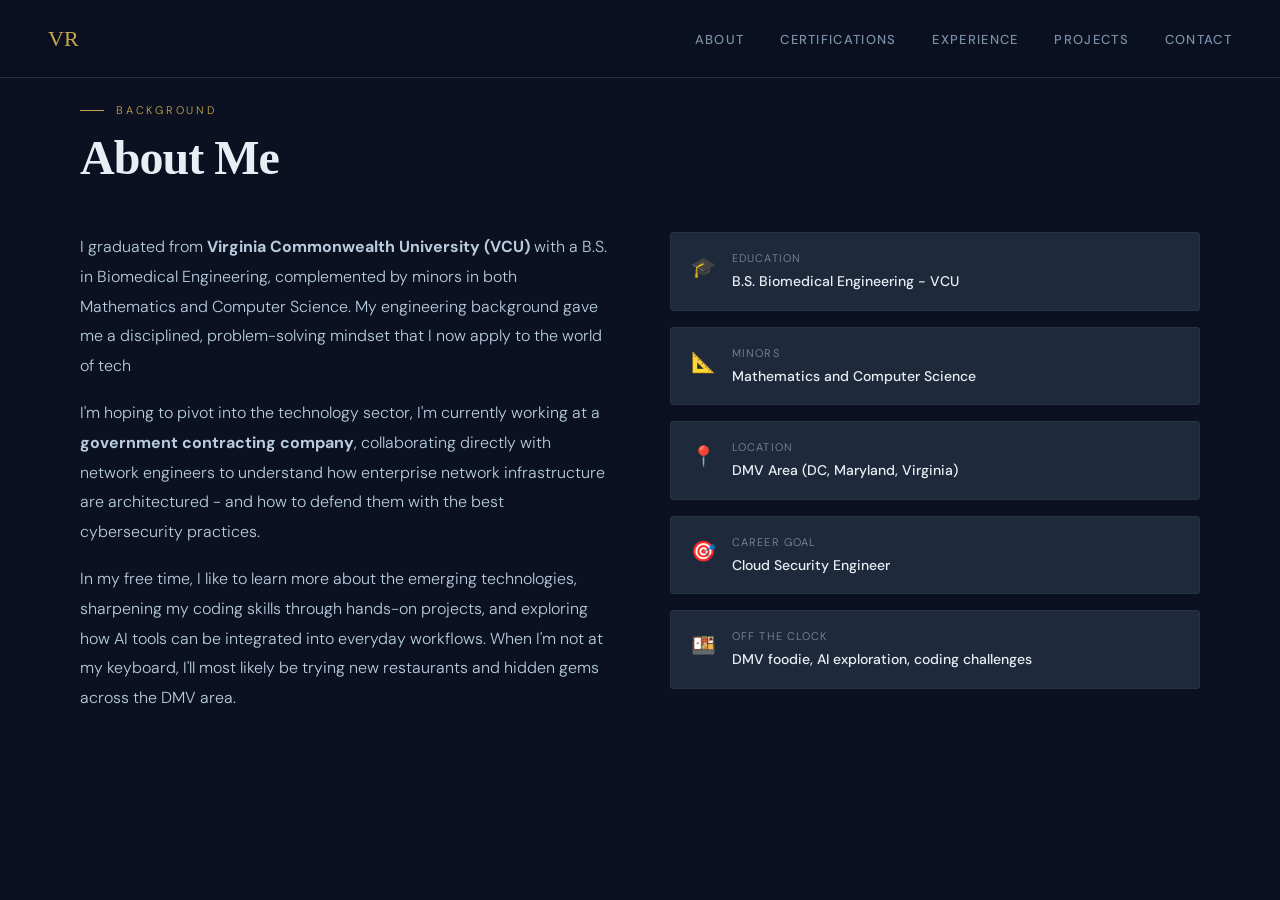
==== about.html @ a584e576 "Separated each section into it's own .html file so when clicking each nav bar item, it will load a n" ====
<!-- About -->

<!DOCTYPE html>
<html lang='en'>
<head>
    <meta charset="UTF-8">
    <meta name="viewport" content="width=device-width", initial-scale="1.0">
    <title>Victor Rong - About</title>
    <link rel="stylesheet" href="style.css">
    <link href="https://fonts.googleapis.com/css2?fmaily=DM+Serif+Display:ital@0;1&family=DM+Sans:wght@300;400;500;600&display=swap" rel="stylesheet">
</head>

<body>
    <nav>
        <a class="nav-logo" href="index.html">VR</a>
        <ul class="nav-links">
            <li><a href="about.html">About</a></li>
            <li><a href="certifications.html">Certifications</a></li>
            <li><a href="experience.html">Experience</a></li>
            <li><a href="projects.html">Projects</a></li>
            <li><a href="contact.html">Contact</a></li>
        </ul>
    </nav>
    
    <section id="about">

        <div class="section-label">Background</div>
        <h2 class="section-title">About Me</h2>

        <div class="about-grid">
            <div class="about-text">
                <p>
                    I graduated from <strong>Virginia Commonwealth University (VCU)</strong>
                    with a B.S. in Biomedical Engineering, complemented by minors in both
                    Mathematics and Computer Science. My engineering background gave me 
                    a disciplined, problem-solving mindset that I now apply to the world
                    of tech
                </p>
                <p>
                    I'm hoping to pivot into the technology sector, I'm currently working at
                    a <strong>government contracting company</strong>, collaborating directly
                    with network engineers to understand how enterprise network infrastructure
                    are architectured - and how to defend them with the best cybersecurity
                    practices.
                </p>
                <p>
                    In my free time, I like to learn more about the emerging technologies, sharpening
                    my coding skills through hands-on projects, and exploring how AI tools can be
                    integrated into everyday workflows. When I'm not at my keyboard, I'll most likely
                    be trying new restaurants and hidden gems across the DMV area.
                </p>
            </div>

            <div class="about-aside">
                <div class="info-row">
                    <div class="info-icon">🎓</div>
                    <div>
                        <div class="info-label">Education</div>
                        <div class="info-value">B.S. Biomedical Engineering - VCU</div>
                    </div>
                </div>
                <div class="info-row">
                    <div class="info-icon">📐</div>
                    <div>
                        <div class="info-label">Minors</div>
                        <div class="info-value">Mathematics and Computer Science</div>
                    </div>
                </div>
                <div class="info-row">
                    <div class="info-icon">📍</div>
                    <div>
                        <div class="info-label">Location</div>
                        <div class="info-value">DMV Area (DC, Maryland, Virginia)</div>
                    </div>
                </div>
                <div class="info-row">
                    <div class="info-icon">🎯</div>
                    <div>
                        <div class="info-label">Career Goal</div>
                        <div class="info-value">Cloud Security Engineer</div>
                    </div>
                </div>
                <div class="info-row">
                    <div class="info-icon">🍱</div>
                    <div>
                        <div class="info-label">Off the Clock</div>
                        <div class="info-value">DMV foodie, AI exploration, coding challenges</div>
                    </div>
                </div>
            </div>
        </div>
    </section>
</body>
</html>
---- style.css ----
/* Variable */
:root {
    --navy: #0b1120;
    --navy2: #111827;
    --slate: #1e2a3b;
    --border: #263347;
    --gold: #c9a84c;
    --gold2: #e8c97a;
    --text: #e9eef5;
    --muted: #7a8fa8;
    --light: #b8cce0;
}

*, *::before, *::after {
    box-sizing: border-box;
    margin: 0;
    padding: 0;
}

/* Base */
html {
    scroll-behavior: smooth;
}

body {
    background: var(--navy);
    color: var(--text);
    font-family: 'DM Sans', sans-serif;
    font-weight: 300;
    line-height: 1.7;
    overflow-x: hidden;
}

/* Nav */
nav {
    position: fixed;
    top: 0;
    left: 0;
    right: 0;
    z-index: 100;
    display: flex;
    align-items: center;
    justify-content: space-between;
    padding: 20px 48px;
    background: rgba(11, 17, 32, 0.85);
    backdrop-filter: blur(14px);
    border-bottom: 1px solid var(--border);
}

.nav-logo {
    font-family: 'DM Serif Display', serif;
    font-size: 22px;
    color: var(--gold);
    text-decoration: none;
}

.nav-links {
    display: flex;
    gap: 36px;
    list-style: none;
}

.nav-links a {
    text-decoration: none;
    color: var(--muted);
    font-size: 13px;
    font-weight: 500;
    letter-spacing: 0.1em;
    text-transform: uppercase;
    transition: color 0.2s;
}

.nav-links a:hover {
    color: var(--gold2);
}

/* Hero */
.hero {
    min-height: 100vh;
    display: grid;
    grid-template-columns: 1fr 1fr;
    align-items: center;
    padding: 120px 80px 80px;
    gap: 60px;
}

.hero-eyebrow {
    font-size: 12px;
    letter-spacing: 0.25em;
    text-transform: uppercase;
    color: var(--gold);
    margin-bottom: 20px;
    display: flex;
    align-items: center;
    gap: 12px;
}

.hero-eyebrow::before {
    content: '';
    display: inline-block;
    width: 32px;
    height: 1px;
    background: var(--gold);
}

.hero-name {
    font-family: 'DM Serif Display', serif;
    font-size: 80px;
    line-height: 1.05;
    letter-spacing: -0.02em;
    margin-bottom: 12px;
}

.hero-title {
    font-size: 16px;
    color: var(--gold2);
    font-weight: 500;
    margin-bottom: 40px;
}

.hero-bio {
    font-size: 16px;
    color: var(--light);
    line-height: 1.8;
    max-width: 480px;
    margin-bottom: 40px;
}

.hero-action-buttons {
    display: flex;
    gap: 16px;
}

.btn {
    display: inline-flex;
    align-items: center;
    padding: 13px 28px;
    border-radius: 2px;
    font-size: 13px;
    font-weight: 600;
    letter-spacing: 0.08em;
    text-transform: uppercase;
    text-decoration: none;
    transition: all 0.2s;
}

.btn-primary {
    background: var(--gold);
    color: var(--navy);
    border: 1px solid var(--gold);
}

.btn-primary:hover {
    background: var(--gold2);
    color: var(--text);
    border: 1px solid var(--border);
}

.btn-outline {
    background: transparent;
    color: var(--text);
    border: 1px solid var(--border);
}

.btn-outline:hover {
    border-color: var(--gold);
    color: var(--gold);
}

/* Profile Card */
.profile-card {
    background: var(--slate);
    border: 1px solid var(--border);
    border-radius: 4px;
    padding: 40px;
    position: relative;
    overflow: hidden;
}

.profile-card::before {
    content: '';
    position: absolute;
    top: 0;
    left: 0;
    right: 0;
    height: 3px;
    background: linear-gradient(90deg, var(--gold), var(--gold2), transparent);
}

.avatar {
    width: 90px;
    height: 90px;
    border-radius: 50%;
    background: var(--navy2);
    border: 2px solid var(--border);
    display: flex;
    align-items: center;
    justify-content: center;
    font-family: 'DM Serif Display', serif;
    font-size: 32px;
    color: var(--gold);
    margin-bottom: 20px;
}

.profile-name {
    font-family: 'DM Serif Display', serif;
    font-size: 22px;
    margin-bottom: 4px;
}

.profile-role {
    font-size: 13px;
    color: var(--muted);
    margin-bottom: 24px;
}

.profile-stats {
    display: grid;
    grid-template-columns: 1fr 1fr;
    gap: 12px;
    margin-bottom: 24px;
}

.stat {
    background: var(--navy2);
    border: 1px solid var(--border);
    border-radius: 3px;
    padding: 14px;
    text-align: center;
    display: flex;
    flex-direction: column;
}

.stat-value {
    font-family: 'DM Serif Display', serif;
    font-size: 20px;
    color: var(--gold);
}

.stat-label {
    font-size: 11px;
    color: var(--muted);
    text-transform: uppercase;
    letter-spacing: 0.1em;
}

.profile-tags {
    display: flex;
    flex-wrap: wrap;
    gap: 8px;
}

.tag {
    font-size: 11px;
    font-weight: 600;
    letter-spacing: 0.08em;
    text-transform: uppercase;
    padding: 4px 12px;
    border-radius: 2px;
    border: 1px solid var(--border);
    color: var(--muted);
}

.tag-gold {
    border-color: rgba(201, 168, 76, 0.4);
    color: var(--gold2);
    background: rgba(201, 168, 76, 0.07);
}

/* About */
section {
    padding: 100px 80px;
    border-top: 1px solid var(--border);
}

.section-label {
    text-transform: uppercase;
    letter-spacing: 0.25em;
    display: flex;
    align-items: center;
    gap: 12px;
    margin-bottom: 12px;
    font-size: 11px;
    color: var(--gold);
}

.section-label::before {
    content: '';
    width: 24px;
    height: 1px;
    background: var(--gold);
    display: inline-block;
}

.section-title {
    font-family: 'DM Serif Display', serif;
    line-height: 1.1;
    letter-spacing: -0.02em;
    margin-bottom: 48px;
    font-size: 48px;
}

.about-grid {
    display: grid;
    grid-template-columns: 1fr 1fr;
    gap: 60px;
    align-items: start;
}

.about-text p {
    font-size: 16px;
    color: var(--light);
    line-height: 1.85;
    margin-bottom: 18px;
}

.about-aside {
    display: flex;
    flex-direction: column;
    gap: 16px;
}

.info-row {
    display: flex;
    gap: 16px;
    align-items: flex-start;
    background-color: var(--slate);
    border: 1px solid var(--border);
    border-radius: 3px;
    padding: 16px 20px;
    transition: border-color 0.2s;
}

.info-row:hover{
    border-color:rgba(201, 168, 76, 0.3)
}

.info-icon {
    font-size: 20px;
    flex-shrink: 0;
    margin-top: 1px;
}

.info-label {
    font-size: 11px;
    letter-spacing: 0.1em;
    text-transform: uppercase;
    color: var(--muted);
    margin-bottom: 2px;
}

.info-value {
    font-size: 14px;
    color: var(--text);
    font-weight: 500;
}

/* Certification */

.cert-grid {
    display: grid;
    grid-template-columns: repeat(3, 1fr);
    gap: 16px;
}

.cert-card-earned, .cert-card-in-progress {
    background: var(--slate);
    border: 1px solid var(--border);
    border-radius: 4px;
    padding: 28px;
    position: relative;
    overflow: hidden;
    transition: border-color 0.2s, transform 0.2s;
}

.cert-card-earned:hover, .cert-card-in-progress:hover {
    border-color: rgba(201, 168, 76, 0.4);
    transform: translateY(-3px);
}

.cert-card-earned::before {
    content: " ";
    position: absolute;
    top: 0;
    left: 0;
    right: 0;
    height: 2px;
    background: linear-gradient(90deg, var(--gold), var(--gold2));
}

.cert-card-in-progress::before {
    content: " ";
    position: absolute;
    top: 0;
    left: 0;
    right: 0;
    height: 2px;
    background: linear-gradient(90deg, var(--border), var(--muted));
}

.cert-status-earned {
    font-size: 10px;
    font-weight: 600;
    letter-spacing: 0.12em;
    text-transform: uppercase;
    padding: 3px 10px;
    border-radius: 2px;
    display: inline-block;
    margin-bottom: 16px;
    background-color: rgba(201, 168, 76, 0.12);
    color: var(--gold2);
    border: 1px solid rgba(201, 168, 76, 0.3);
}

.cert-status-in-progress {
    font-size: 10px;
    font-weight: 600;
    letter-spacing: 0.12em;
    text-transform: uppercase;
    padding: 3px 10px;
    border-radius: 2px;
    display: inline-block;
    margin-bottom: 16px;
    background: rgba(122, 143, 168, 0.12);
    color: var(--muted);
    border: 1px solid var(--border);
}

.cert-name {
    font-family: 'DM Serif Display', serif;
    font-size: 20px;
    margin-bottom: 6px;
}

.cert-issuer {
    font-size: 13px;
    color: var(--muted);
}

/* Experience */

.timeline {
    max-width: 720px;
    position: relative;
    padding-left: 32px;
}

.timeline::before {
    content: " ";
    position: absolute;
    left: 0;
    top: 8px;
    bottom: 8px;
    width: 1px;
    background: var(--border);
}

.timeline-item {
    position: relative;
    margin-bottom: 48px;
}

.timeline-dot {
    position: absolute;
    left: -36px;
    top: 6px;
    width: 10px;
    height: 10px;
    border-radius: 50%;
    background-color: var(--gold);
    border: 2px solid var(--navy);
    box-shadow: 0 0 0 3px rgba(201, 168, 76, 0.2);
}

.timeline-date {
    font-size: 11px;
    letter-spacing: 0.12em;
    text-transform: uppercase;
    color: var(--gold);
    margin-bottom: 8px;
}

.timeline-role {
    font-family: 'DM Serif Display', serif;
    font-size: 22px;
    margin-bottom: 4px;
}

.timeline-company {
    font-size: 14px;
    color: var(--muted);
    font-weight: 500;
    margin-bottom: 14px;
}

.timeline-description {
    font-size: 15px;
    color: var(--light);
    line-height: 1.75;
}

/* Projects */

.projects-grid {
    display: grid;
    grid-template-columns: repeat(3, 1fr);
    gap: 16px;
}

.project-card-placeholder {
    display: flex;
    flex-direction: column;
    gap: 12px;
    background: var(--slate);
    border: 1px dashed var(--border);
    border-radius: 4px;
    padding: 32px;
    position: relative;
    overflow: hidden;
    opacity: 0.6;
    transition: border-color 0.2s, transform 0.2s;
}

.project-card-placeholder:hover {
    border-color: rgba(201, 168, 76, 0.3);
    transform: translateY(-3px);
}

.project-number {
    font-family: 'DM Serif Display', serif;
    font-size: 48px;
    color: rgba(201, 168, 76, 0.12);
    line-height: 1;
    position: absolute;
    top: 20px;
    right: 24px;
}

.project-name {
    font-family: 'DM Serif Display', serif;
    font-size: 22px;
}

.project-description {
    font-size: 14px;
    color: var(--muted);
    line-height: 1.7;
}

.project-stack {
    display: flex;
    flex-wrap: wrap;
    gap: 6px;
    margin-top: auto; /* Allows the stack tags to be on the same line for each tag in each project box */
}

.stack-tag {
    font-size: 10px;
    font-weight: 600;
    letter-spacing: 0.08em;
    text-transform: uppercase;
    color: var(--muted);
    border: 1px solid var(--border);
    padding: 3px 8px;
    border-radius: 2px;
}

/* Contacts */

.contact-introduction {
    font-size: 16px;
    color: var(--light);
    margin-bottom: 32px;
}

.social-media {
    display: flex;
    flex-direction: column;
    gap: 12px;
}

.contact-link {
    display: flex;
    gap: 20px;
    align-items: center;
    background: var(--slate);
    border: 1px solid var(--border);
    border-radius: 3px;
    padding: 18px 24px;
    text-decoration: none;
    transition: border-color 0.2s, background 0.2s;
}

.contact-link:hover {
    border-color: var(--gold);
    background: rgba(201, 168, 76, 0.04);
}

.contact-icon {
    font-size: 22px;
    flex-shrink: 0;
}

.contact-types {
    font-size: 11px;
    letter-spacing: 0.1em;
    text-transform: uppercase;
    color: var(--muted);
    margin-bottom: 2px;
}

.contact-value {
    font-size: 15px;
    color: var(--text);
    font-weight: 500;
}

.contact-arrow {
    margin-left: auto;
    color: var(--muted);
    font-size: 18px;
    transition: transform 0.2s, color 0.2s;
}

.contact-link:hover .contact-arrow{
    transform: translateX(4px);
    color: var(--gold);
}

/* Footer */

footer {
    padding: 32px 80px;
    border-top: 1px solid var(--border);
    display: flex;
    align-items: center;
    justify-content: space-between;
}

.footer-logo {
    font-family: 'DM Serif Display', serif;
    color: var(--gold);
    font-size: 18px;
}

.footer-copy {
    font-size: 13px;
    color: var(--muted);
}

/* Mobile Devices CSS Responsiveness */

@media (max-width: 768px) {
    .hero {
        grid-template-columns: 1fr;
    }

    .nav-links {
        display: none;
    }

    .about-grid {
        grid-template-columns: 1fr;
    }

    .cert-grid {
        grid-template-columns: 1fr;
    }

    .projects-grid {
        grid-template-columns: 1fr;
    }

    section {
        padding: 60px 24px;
    }
}
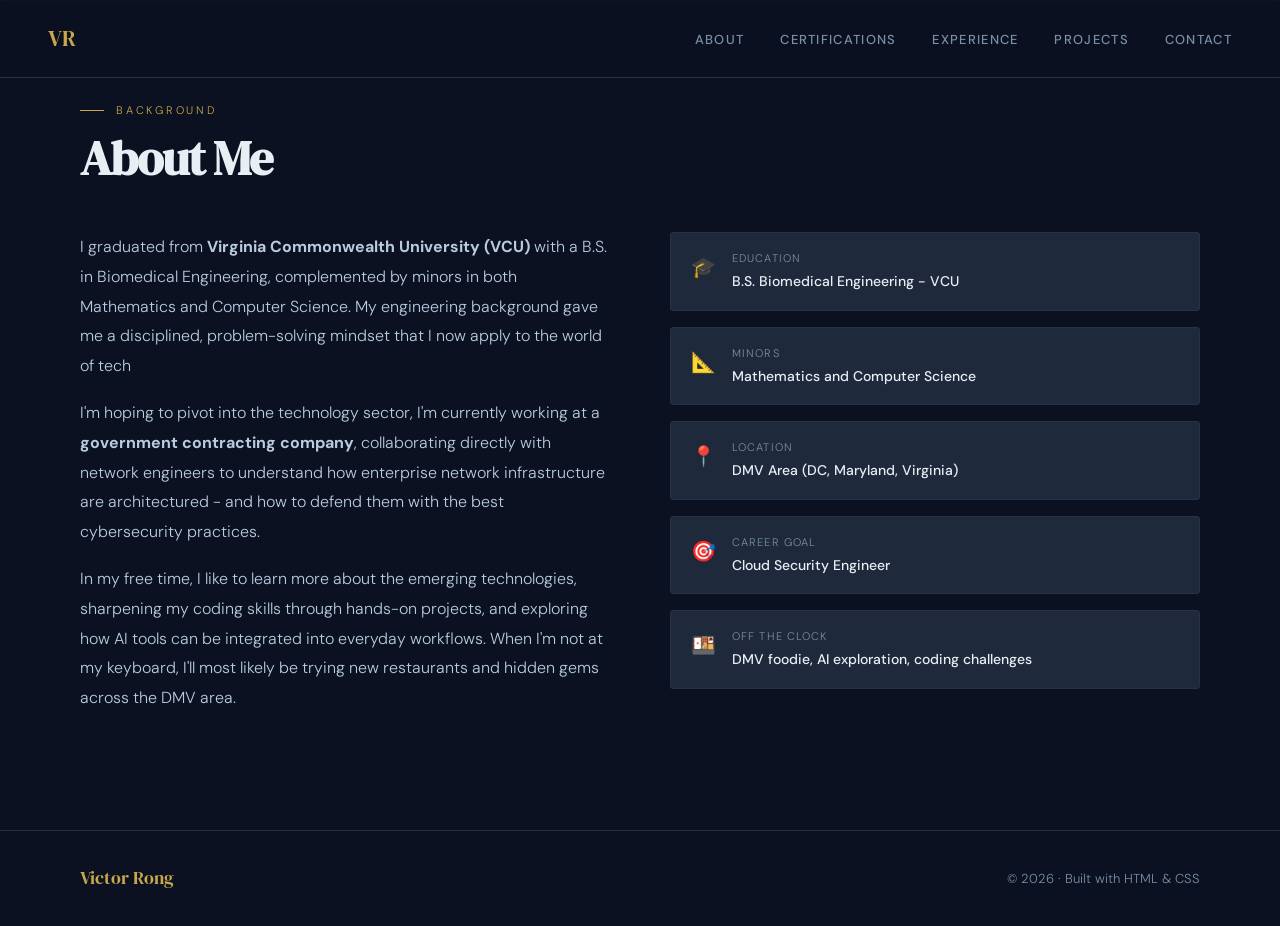
==== commit a9b163a9: "Added a footer into the bottom each page" ====
--- a/about.html
+++ b/about.html
@@ -4,10 +4,10 @@
 <html lang='en'>
 <head>
     <meta charset="UTF-8">
-    <meta name="viewport" content="width=device-width", initial-scale="1.0">
+    <meta name="viewport" content="width=device-width, initial-scale="1.0">
     <title>Victor Rong - About</title>
     <link rel="stylesheet" href="style.css">
-    <link href="https://fonts.googleapis.com/css2?fmaily=DM+Serif+Display:ital@0;1&family=DM+Sans:wght@300;400;500;600&display=swap" rel="stylesheet">
+    <link href="https://fonts.googleapis.com/css2?family=DM+Serif+Display:ital@0;1&family=DM+Sans:wght@300;400;500;600&display=swap" rel="stylesheet">
 </head>
 
 <body>
@@ -21,7 +21,7 @@
             <li><a href="contact.html">Contact</a></li>
         </ul>
     </nav>
-    
+
     <section id="about">
 
         <div class="section-label">Background</div>
@@ -90,5 +90,11 @@
             </div>
         </div>
     </section>
+
+<footer>
+    <span class="footer-logo">Victor Rong</span>
+    <span class="footer-copy">© 2026 · Built with HTML & CSS</span>
+</footer>
+
 </body>
 </html>
